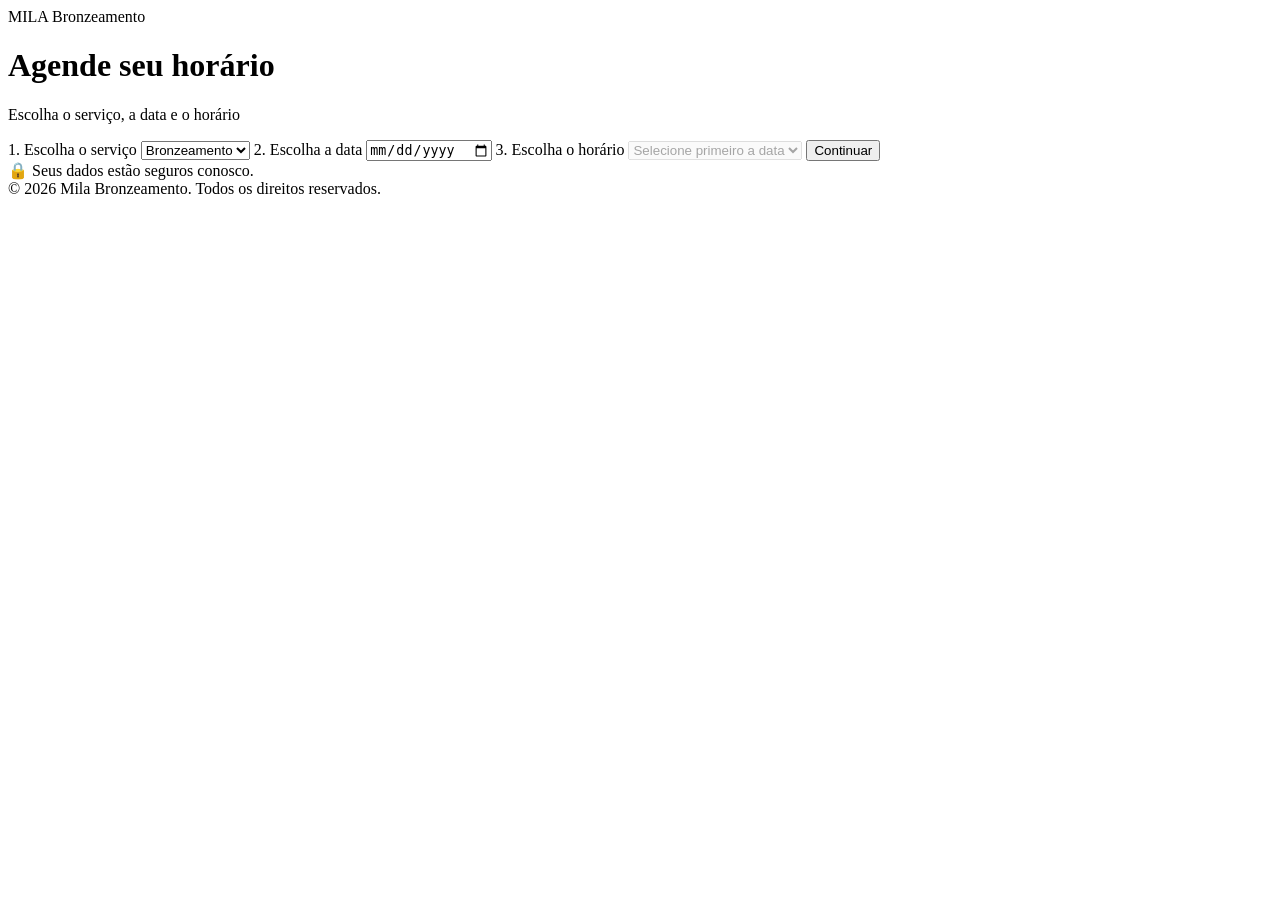
==== index.html @ 9ff4df93 "Update index.html" ====
<!DOCTYPE html>
<html lang="pt-BR">

<head>
    <meta charset="UTF-8">
    <meta name="viewport" content="width=device-width, initial-scale=1.0">

    <title>MILA Bronzeamento - Agendamento</title>

    <link rel="stylesheet" href="style.css">
</head>

<body>

    <header class="topo">

        <div class="logo">
            MILA
            <span>Bronzeamento</span>
        </div>

    </header>


    <main class="container">

        <div class="card">

            <h1>Agende seu horário</h1>

            <p class="subtitulo">
                Escolha o serviço, a data e o horário
            </p>


            <label>1. Escolha o serviço</label>

            <select id="servico">

                <option value="Bronzeamento">
                    Bronzeamento
                </option>

            </select>


            <label>2. Escolha a data</label>

            <input
                type="date"
                id="data"
                onchange="carregarHorarios()"
            >


            <label>3. Escolha o horário</label>

            <select
                id="horario"
                disabled
            >

                <option value="">
                    Selecione primeiro a data
                </option>

            </select>


            <button onclick="continuar()">
                Continuar
            </button>


            <div class="seguranca">
                🔒 Seus dados estão seguros conosco.
            </div>

        </div>

    </main>


    <footer>
        © 2026 Mila Bronzeamento. Todos os direitos reservados.
    </footer>


    <script src="script.js"></script>

</body>

</html>
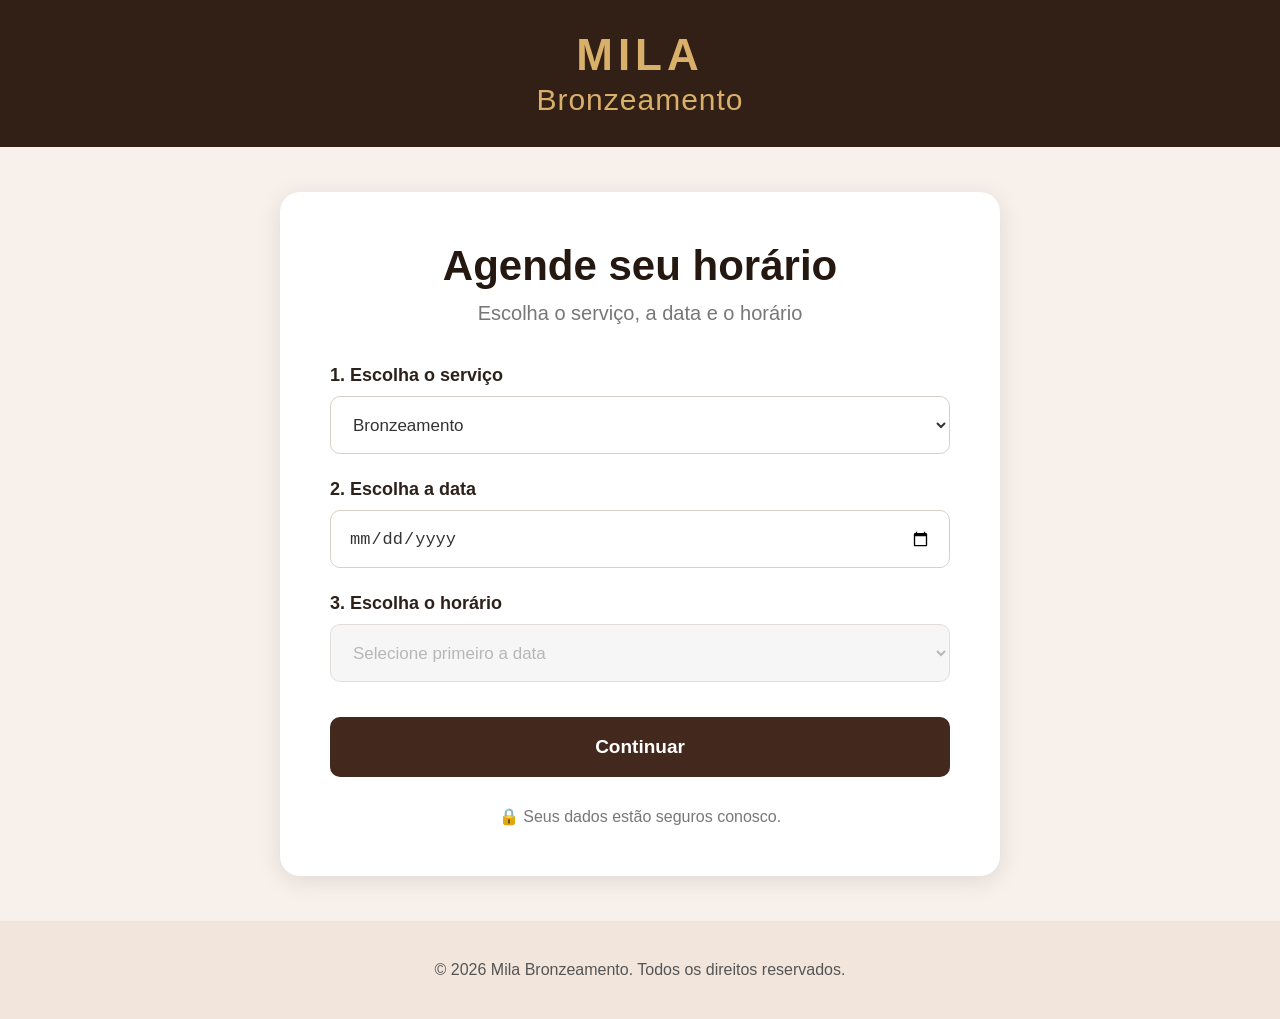
==== commit f85b8270: "Update stylesheet link to include version query" ====
--- a/index.html
+++ b/index.html
@@ -7,7 +7,7 @@
 
     <title>MILA Bronzeamento - Agendamento</title>
 
-    <link rel="stylesheet" href="style.css">
+    <link rel="stylesheet" href="style.css?v=2">
 </head>
 
 <body>
--- a/style.css
+++ b/style.css
@@ -0,0 +1,166 @@
+* {
+    box-sizing: border-box;
+    margin: 0;
+    padding: 0;
+}
+
+body {
+    font-family: Arial, Helvetica, sans-serif;
+    background: #f7f0eb;
+    color: #2d211b;
+}
+
+.topo {
+    width: 100%;
+    background: #321f15;
+    padding: 30px 20px;
+    text-align: center;
+}
+
+.logo {
+    color: #d8b06a;
+    font-size: 44px;
+    font-weight: bold;
+    letter-spacing: 5px;
+}
+
+.logo span {
+    display: block;
+    margin-top: 3px;
+    font-size: 30px;
+    font-weight: normal;
+    letter-spacing: 1px;
+}
+
+.container {
+    width: 100%;
+    max-width: 760px;
+    margin: 45px auto;
+    padding: 0 20px;
+}
+
+.card {
+    width: 100%;
+    background: #ffffff;
+    padding: 50px;
+    border-radius: 20px;
+    box-shadow: 0 5px 25px rgba(0, 0, 0, 0.10);
+}
+
+h1 {
+    text-align: center;
+    font-size: 42px;
+    margin-bottom: 12px;
+    color: #241811;
+}
+
+.subtitulo {
+    text-align: center;
+    color: #777;
+    font-size: 20px;
+    margin-bottom: 40px;
+}
+
+label {
+    display: block;
+    font-size: 18px;
+    font-weight: bold;
+    margin-top: 25px;
+    margin-bottom: 10px;
+}
+
+select,
+input {
+    width: 100%;
+    height: 58px;
+    padding: 0 18px;
+    border: 1px solid #d8d0cb;
+    border-radius: 10px;
+    font-size: 17px;
+    background: #ffffff;
+    color: #333;
+}
+
+select:disabled {
+    background: #f3f3f3;
+    color: #999;
+}
+
+button {
+    width: 100%;
+    height: 60px;
+    margin-top: 35px;
+    border: none;
+    border-radius: 10px;
+    background: #43291d;
+    color: white;
+    font-size: 19px;
+    font-weight: bold;
+    cursor: pointer;
+}
+
+button:hover {
+    background: #5a3827;
+}
+
+.seguranca {
+    text-align: center;
+    margin-top: 30px;
+    color: #777;
+    font-size: 16px;
+}
+
+footer {
+    width: 100%;
+    text-align: center;
+    padding: 40px 20px;
+    background: #f1e5dc;
+    color: #555;
+    font-size: 16px;
+}
+
+@media (max-width: 600px) {
+
+    .topo {
+        padding: 25px 15px;
+    }
+
+    .logo {
+        font-size: 34px;
+    }
+
+    .logo span {
+        font-size: 23px;
+    }
+
+    .container {
+        margin: 25px auto;
+        padding: 0 15px;
+    }
+
+    .card {
+        padding: 30px 20px;
+    }
+
+    h1 {
+        font-size: 30px;
+    }
+
+    .subtitulo {
+        font-size: 17px;
+        margin-bottom: 30px;
+    }
+
+    label {
+        font-size: 16px;
+    }
+
+    select,
+    input {
+        height: 55px;
+    }
+
+    button {
+        height: 58px;
+    }
+}
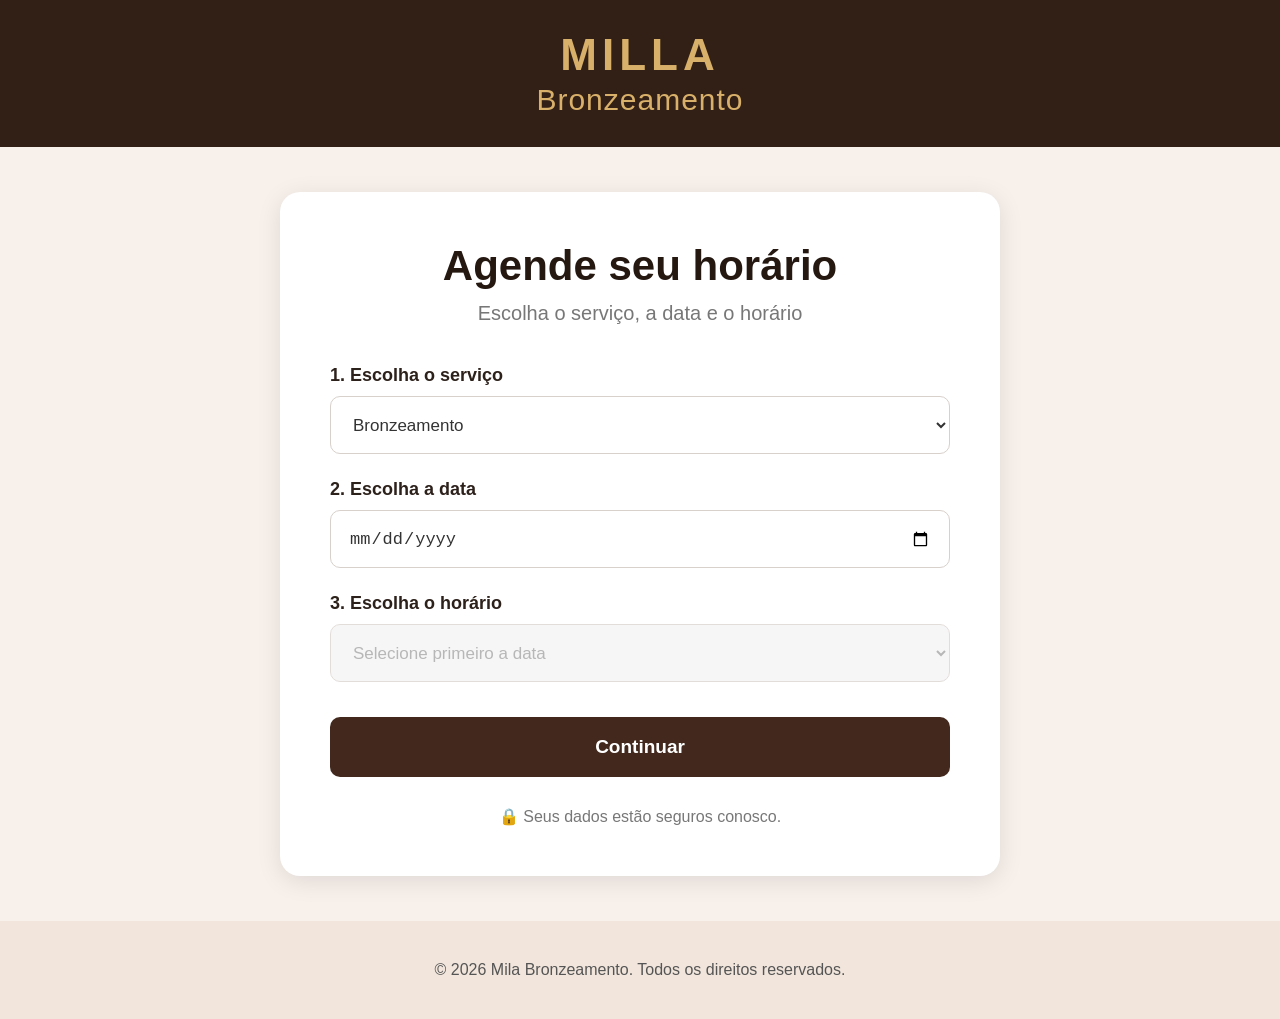
==== commit 79fc6929: "Correct logo text from 'MILA' to 'MILLA'" ====
--- a/index.html
+++ b/index.html
@@ -15,7 +15,7 @@
     <header class="topo">
 
         <div class="logo">
-            MILA
+            MILLA
             <span>Bronzeamento</span>
         </div>
 
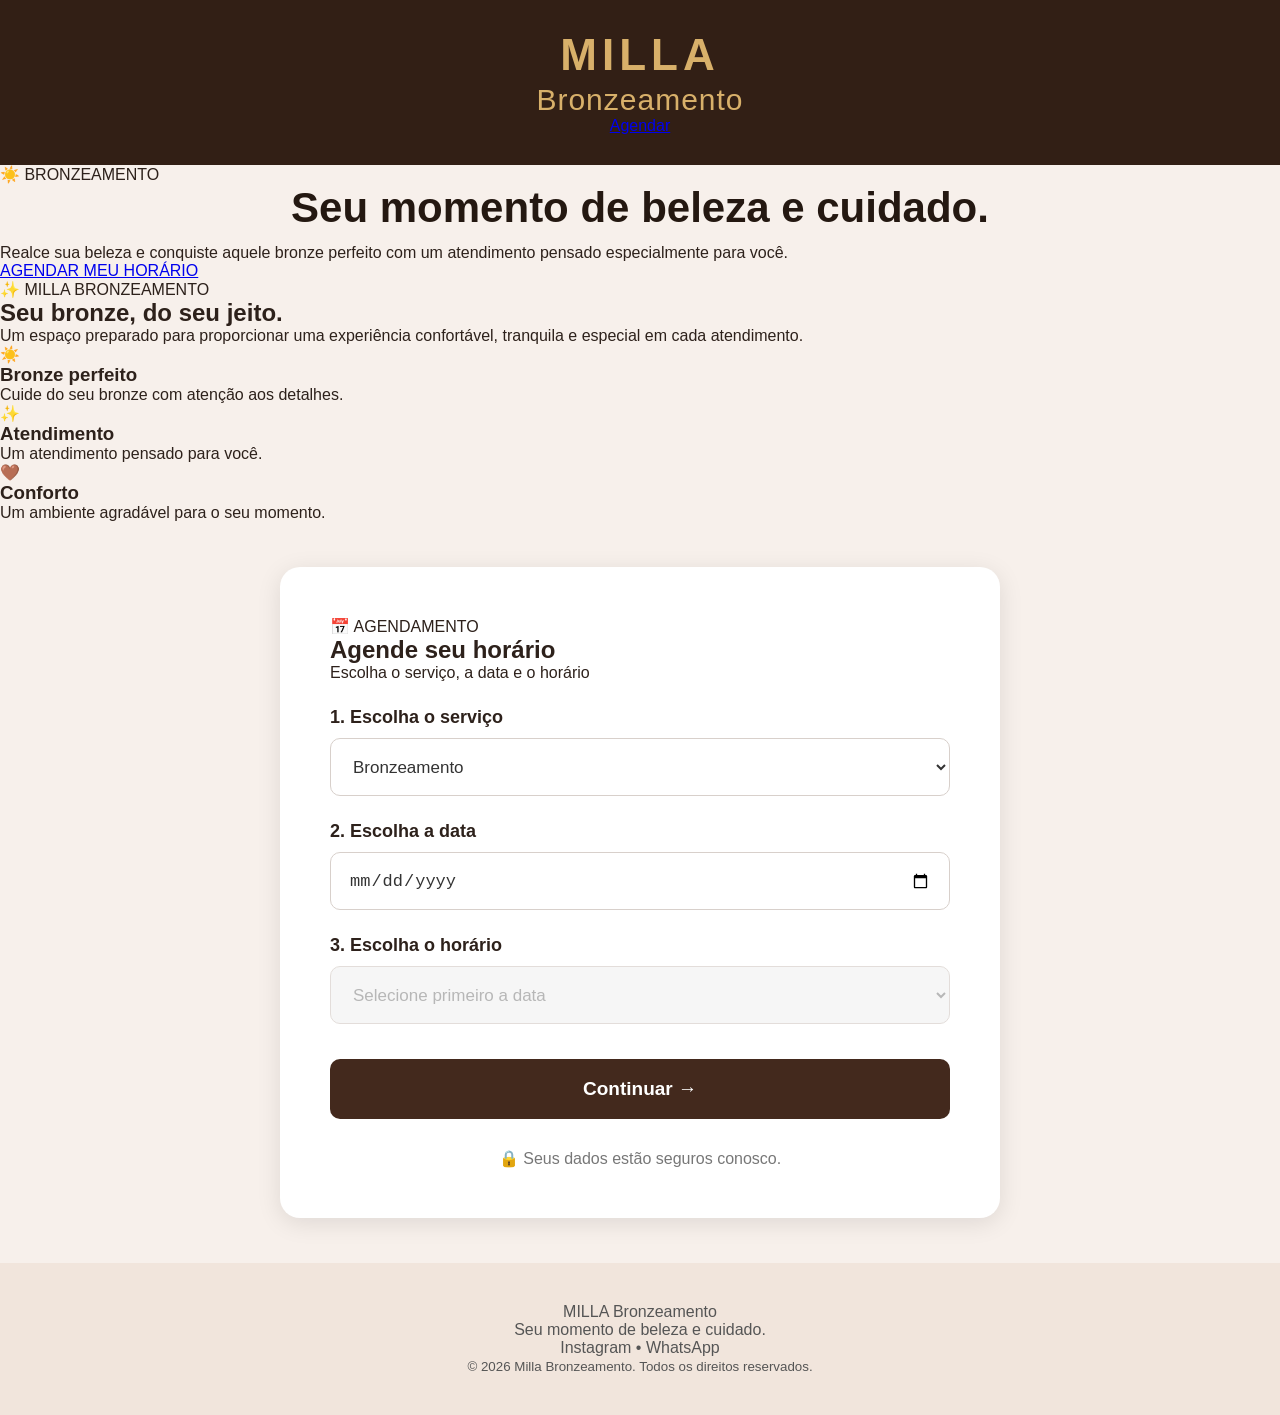
==== commit b9d61a66: "Update index.html with new content and structure" ====
--- a/index.html
+++ b/index.html
@@ -5,70 +5,168 @@
     <meta charset="UTF-8">
     <meta name="viewport" content="width=device-width, initial-scale=1.0">
 
-    <title>MILA Bronzeamento - Agendamento</title>
-
-    <link rel="stylesheet" href="style.css?v=2">
+    <title>MILLA Bronzeamento - Agendamento</title>
+
+    <link rel="stylesheet" href="style.css?v=3">
 </head>
 
 <body>
 
     <header class="topo">
-
         <div class="logo">
             MILLA
             <span>Bronzeamento</span>
         </div>
 
+        <a href="#agendamento" class="menu-agendar">
+            Agendar
+        </a>
     </header>
 
 
-    <main class="container">
+    <!-- HERO -->
+    <section class="hero">
+
+        <div class="hero-conteudo">
+
+            <span class="tag">
+                ☀️ BRONZEAMENTO
+            </span>
+
+            <h1>
+                Seu momento de
+                <strong>beleza e cuidado.</strong>
+            </h1>
+
+            <p>
+                Realce sua beleza e conquiste aquele bronze perfeito
+                com um atendimento pensado especialmente para você.
+            </p>
+
+            <a href="#agendamento" class="botao-hero">
+                AGENDAR MEU HORÁRIO
+            </a>
+
+        </div>
+
+    </section>
+
+
+    <!-- SOBRE -->
+    <section class="sobre">
+
+        <div class="sobre-texto">
+
+            <span class="mini-titulo">
+                ✨ MILLA BRONZEAMENTO
+            </span>
+
+            <h2>
+                Seu bronze,
+                <span>do seu jeito.</span>
+            </h2>
+
+            <p>
+                Um espaço preparado para proporcionar uma experiência
+                confortável, tranquila e especial em cada atendimento.
+            </p>
+
+        </div>
+
+
+        <div class="beneficios">
+
+            <div class="beneficio">
+                <div class="icone">☀️</div>
+                <h3>Bronze perfeito</h3>
+                <p>Cuide do seu bronze com atenção aos detalhes.</p>
+            </div>
+
+            <div class="beneficio">
+                <div class="icone">✨</div>
+                <h3>Atendimento</h3>
+                <p>Um atendimento pensado para você.</p>
+            </div>
+
+            <div class="beneficio">
+                <div class="icone">🤎</div>
+                <h3>Conforto</h3>
+                <p>Um ambiente agradável para o seu momento.</p>
+            </div>
+
+        </div>
+
+    </section>
+
+
+    <!-- AGENDAMENTO -->
+    <main class="container" id="agendamento">
 
         <div class="card">
 
-            <h1>Agende seu horário</h1>
-
-            <p class="subtitulo">
-                Escolha o serviço, a data e o horário
-            </p>
-
-
-            <label>1. Escolha o serviço</label>
-
-            <select id="servico">
-
-                <option value="Bronzeamento">
-                    Bronzeamento
-                </option>
-
-            </select>
-
-
-            <label>2. Escolha a data</label>
-
-            <input
-                type="date"
-                id="data"
-                onchange="carregarHorarios()"
+            <div class="cabecalho-agendamento">
+
+                <span>📅 AGENDAMENTO</span>
+
+                <h2>Agende seu horário</h2>
+
+                <p>
+                    Escolha o serviço, a data e o horário
+                </p>
+
+            </div>
+
+
+            <div class="campo">
+
+                <label>1. Escolha o serviço</label>
+
+                <select id="servico">
+
+                    <option value="Bronzeamento">
+                        Bronzeamento
+                    </option>
+
+                </select>
+
+            </div>
+
+
+            <div class="campo">
+
+                <label>2. Escolha a data</label>
+
+                <input
+                    type="date"
+                    id="data"
+                    onchange="carregarHorarios()"
+                >
+
+            </div>
+
+
+            <div class="campo">
+
+                <label>3. Escolha o horário</label>
+
+                <select id="horario" disabled>
+
+                    <option value="">
+                        Selecione primeiro a data
+                    </option>
+
+                </select>
+
+            </div>
+
+
+            <button
+                type="button"
+                class="botao-continuar"
+                onclick="continuar()"
             >
-
-
-            <label>3. Escolha o horário</label>
-
-            <select
-                id="horario"
-                disabled
-            >
-
-                <option value="">
-                    Selecione primeiro a data
-                </option>
-
-            </select>
-
-
-            <button onclick="continuar()">
                 Continuar
+                <span>→</span>
             </button>
 
 
@@ -81,8 +179,26 @@
     </main>
 
 
+    <!-- RODAPÉ -->
     <footer>
-        © 2026 Mila Bronzeamento. Todos os direitos reservados.
+
+        <div class="footer-logo">
+            MILLA
+            <span>Bronzeamento</span>
+        </div>
+
+        <p>
+            Seu momento de beleza e cuidado.
+        </p>
+
+        <div class="redes">
+            Instagram • WhatsApp
+        </div>
+
+        <small>
+            © 2026 Milla Bronzeamento. Todos os direitos reservados.
+        </small>
+
     </footer>
 
 
